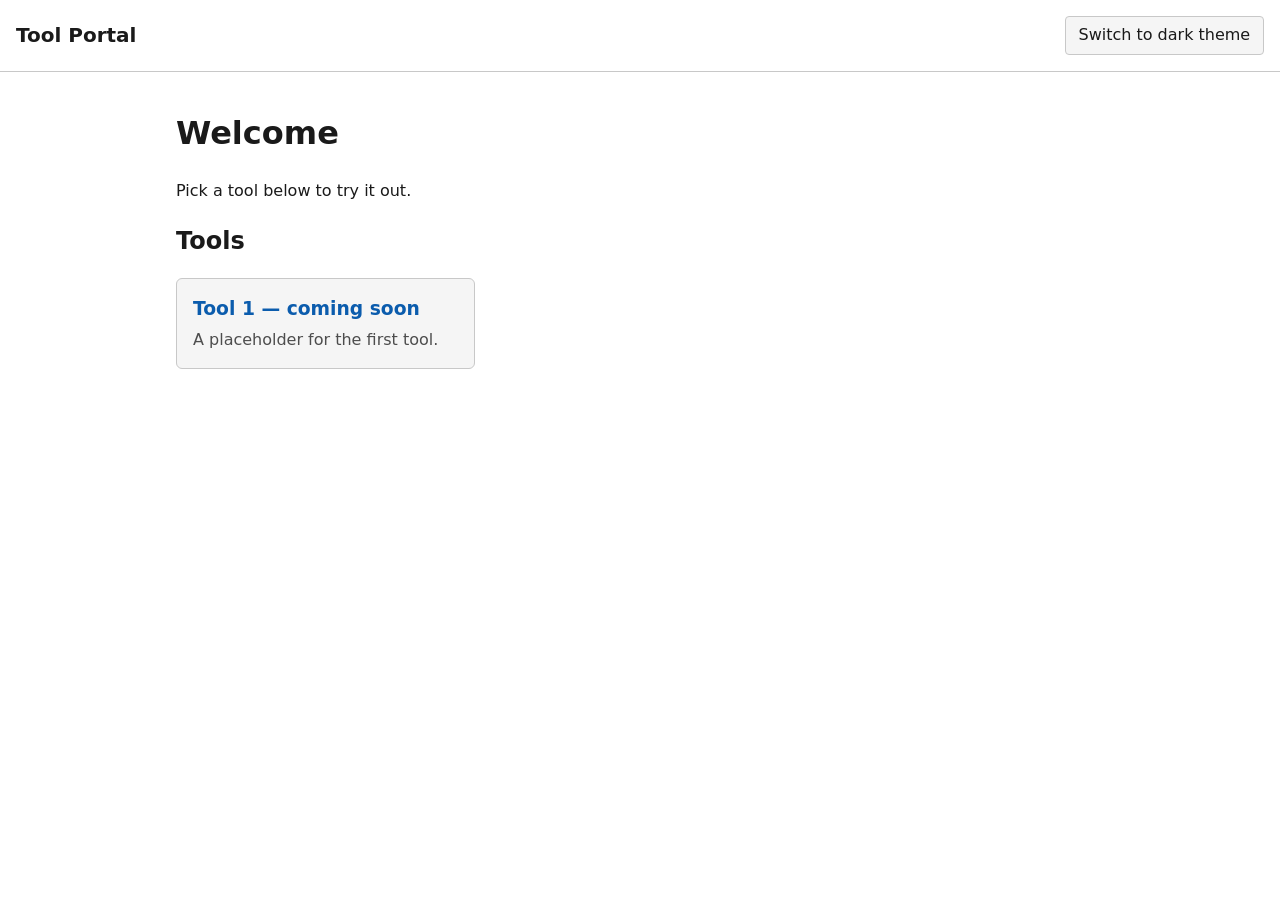
==== index.html @ 4946c272 "Build portal homepage with placeholder Tool 1 page Co-Authored-By: Claude Sonnet 5.5 <noreply@anthro" ====
<!DOCTYPE html>
<html lang="en" data-theme="light">
<head>
  <meta charset="UTF-8">
  <meta name="viewport" content="width=device-width, initial-scale=1">
  <title>Tool Portal</title>
  <link rel="stylesheet" href="css/style.css">
  <script src="js/theme.js"></script>
</head>
<body>
  <header>
    <a class="site-title" href="index.html">Tool Portal</a>
    <button id="theme-toggle" type="button">Switch to dark theme</button>
  </header>

  <main>
    <h1>Welcome</h1>
    <p>Pick a tool below to try it out.</p>

    <h2>Tools</h2>
    <ul class="tool-list">
      <li>
        <a class="tool-card" href="tool-1.html">
          <h3>Tool 1 — coming soon</h3>
          <p>A placeholder for the first tool.</p>
        </a>
      </li>
    </ul>
  </main>
</body>
</html>
---- css/style.css ----
/* Colors live in variables so the light and dark themes only differ here. */
:root {
  --bg: #ffffff;
  --text: #1a1a1a;
  --muted: #4d4d4d;
  --border: #c8c8c8;
  --card-bg: #f5f5f5;
  --link: #0b5cad;
}

:root[data-theme="dark"] {
  --bg: #121212;
  --text: #f0f0f0;
  --muted: #b8b8b8;
  --border: #444444;
  --card-bg: #1e1e1e;
  --link: #7ab7ff;
}

* {
  box-sizing: border-box;
}

body {
  margin: 0;
  background: var(--bg);
  color: var(--text);
  font-family: system-ui, sans-serif;
  line-height: 1.5;
}

a {
  color: var(--link);
}

header {
  display: flex;
  flex-wrap: wrap;
  align-items: center;
  justify-content: space-between;
  gap: 0.5rem 1rem;
  padding: 1rem;
  border-bottom: 1px solid var(--border);
}

.site-title {
  font-size: 1.25rem;
  font-weight: bold;
  color: var(--text);
  text-decoration: none;
}

#theme-toggle {
  padding: 0.4rem 0.8rem;
  border: 1px solid var(--border);
  border-radius: 4px;
  background: var(--card-bg);
  color: var(--text);
  font: inherit;
  cursor: pointer;
}

main {
  max-width: 60rem;
  margin: 0 auto;
  padding: 1rem;
}

.tool-list {
  display: grid;
  grid-template-columns: repeat(auto-fill, minmax(16rem, 1fr));
  gap: 1rem;
  padding: 0;
  list-style: none;
}

.tool-card {
  display: block;
  height: 100%;
  padding: 1rem;
  border: 1px solid var(--border);
  border-radius: 6px;
  background: var(--card-bg);
  color: var(--text);
  text-decoration: none;
}

.tool-card:hover,
.tool-card:focus-visible {
  border-color: var(--link);
}

.tool-card h3 {
  margin: 0 0 0.25rem;
  color: var(--link);
}

.tool-card p {
  margin: 0;
  color: var(--muted);
}
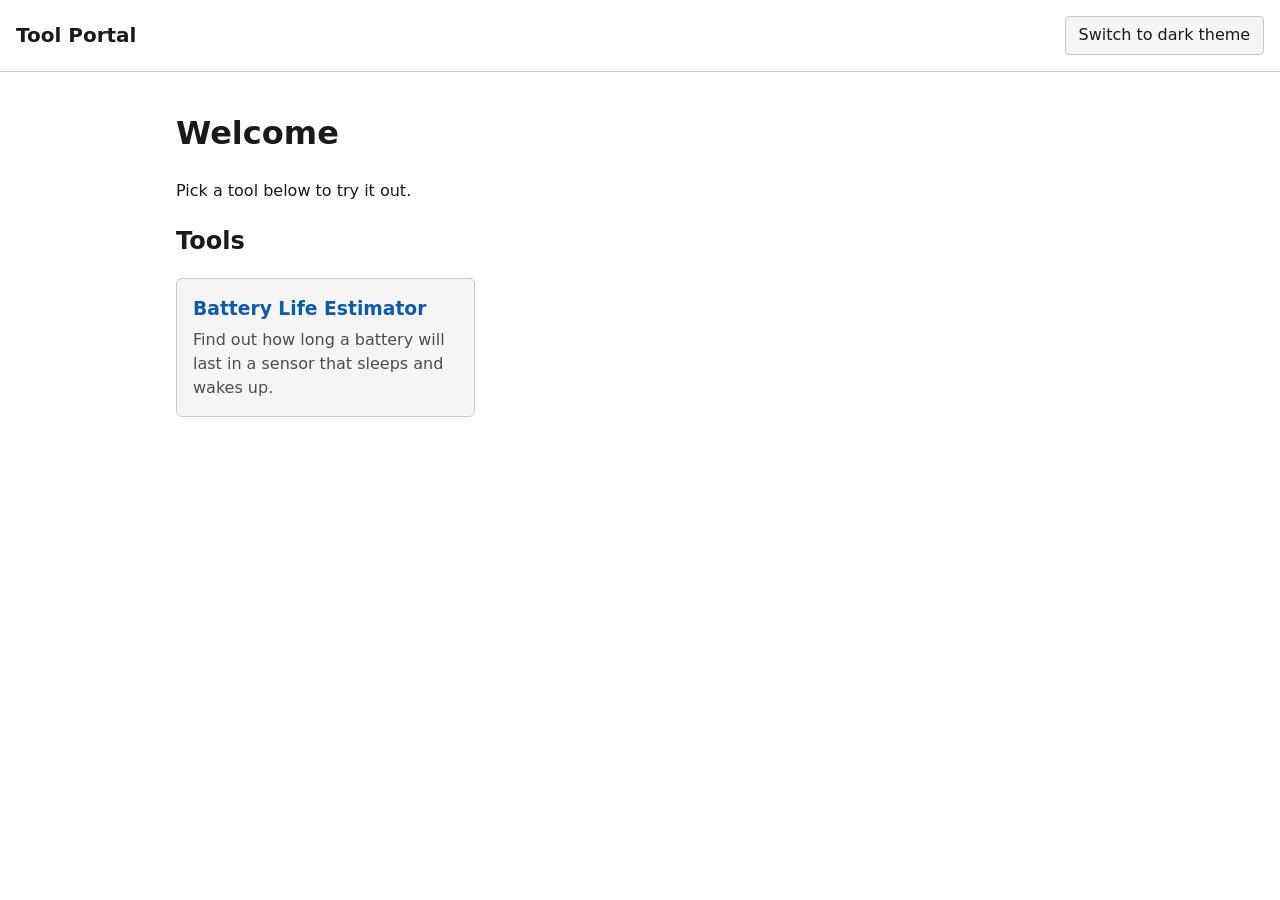
==== commit 3aaa15f7: "Replace placeholder with the battery life estimator Co-Authored-By: Claude Sonnet 5.5 <noreply@anthr" ====
--- a/index.html
+++ b/index.html
@@ -20,9 +20,9 @@
     <h2>Tools</h2>
     <ul class="tool-list">
       <li>
-        <a class="tool-card" href="tool-1.html">
-          <h3>Tool 1 — coming soon</h3>
-          <p>A placeholder for the first tool.</p>
+        <a class="tool-card" href="battery-estimator.html">
+          <h3>Battery Life Estimator</h3>
+          <p>Find out how long a battery will last in a sensor that sleeps and wakes up.</p>
         </a>
       </li>
     </ul>
--- a/css/style.css
+++ b/css/style.css
@@ -6,6 +6,7 @@
   --border: #c8c8c8;
   --card-bg: #f5f5f5;
   --link: #0b5cad;
+  --error: #b00020;
 }
 
 :root[data-theme="dark"] {
@@ -15,6 +16,7 @@
   --border: #444444;
   --card-bg: #1e1e1e;
   --link: #7ab7ff;
+  --error: #ff9a9a;
 }
 
 * {
@@ -99,3 +101,64 @@
   margin: 0;
   color: var(--muted);
 }
+
+.field {
+  margin-bottom: 1rem;
+}
+
+label {
+  display: block;
+  font-weight: bold;
+}
+
+input {
+  width: 100%;
+  max-width: 20rem;
+  padding: 0.4rem;
+  border: 1px solid var(--border);
+  border-radius: 4px;
+  background: var(--bg);
+  color: var(--text);
+  font: inherit;
+}
+
+.hint {
+  margin: 0.25rem 0 0;
+  color: var(--muted);
+  font-size: 0.9rem;
+}
+
+#calculate {
+  padding: 0.5rem 1rem;
+  border: 1px solid var(--border);
+  border-radius: 4px;
+  background: var(--card-bg);
+  color: var(--text);
+  font: inherit;
+  cursor: pointer;
+}
+
+#result {
+  margin-top: 1.5rem;
+}
+
+#result:not(:empty) {
+  padding: 1rem;
+  border: 1px solid var(--border);
+  border-radius: 6px;
+  background: var(--card-bg);
+}
+
+#result.error {
+  border-color: var(--error);
+  color: var(--error);
+}
+
+#result h2 {
+  margin-top: 0;
+}
+
+.big {
+  font-size: 1.5rem;
+  font-weight: bold;
+}
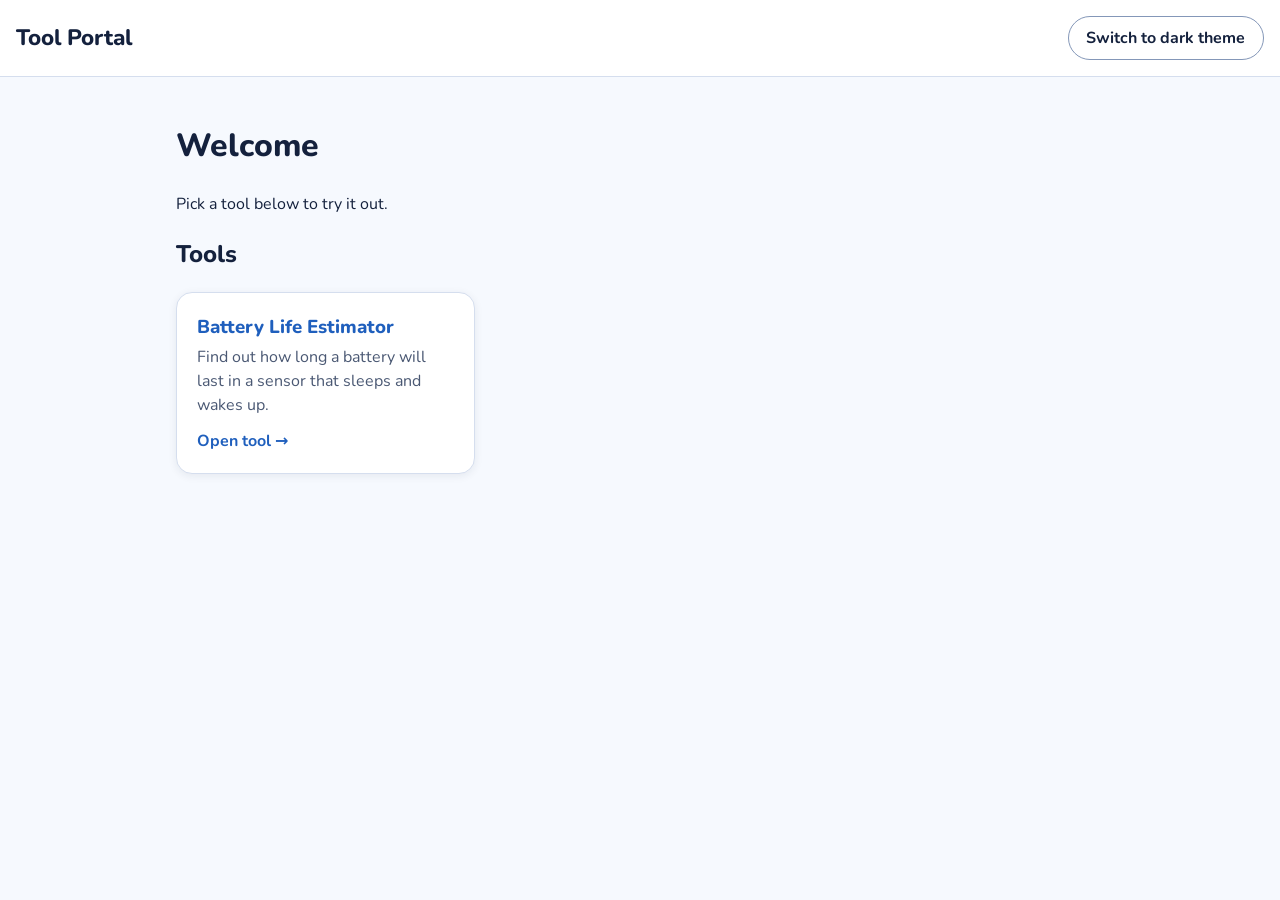
==== commit 9c08997a: "Apply Clean Classroom design to the site Co-Authored-By: Claude Sonnet 5.5 <noreply@anthropic.com> C" ====
--- a/index.html
+++ b/index.html
@@ -4,6 +4,9 @@
   <meta charset="UTF-8">
   <meta name="viewport" content="width=device-width, initial-scale=1">
   <title>Tool Portal</title>
+  <link rel="preconnect" href="https://fonts.googleapis.com">
+  <link rel="preconnect" href="https://fonts.gstatic.com" crossorigin>
+  <link href="https://fonts.googleapis.com/css2?family=Nunito:wght@400;700;800&display=swap" rel="stylesheet">
   <link rel="stylesheet" href="css/style.css">
   <script src="js/theme.js"></script>
 </head>
@@ -23,6 +26,7 @@
         <a class="tool-card" href="battery-estimator.html">
           <h3>Battery Life Estimator</h3>
           <p>Find out how long a battery will last in a sensor that sleeps and wakes up.</p>
+          <span class="open-tool">Open tool →</span>
         </a>
       </li>
     </ul>
--- a/css/style.css
+++ b/css/style.css
@@ -1,22 +1,27 @@
-/* Colors live in variables so the light and dark themes only differ here. */
+/* Clean Classroom design: soft blue on near-white, rounded shapes, Nunito.
+   Colors live in variables so the light and dark themes only differ here. */
 :root {
-  --bg: #ffffff;
-  --text: #1a1a1a;
-  --muted: #4d4d4d;
-  --border: #c8c8c8;
-  --card-bg: #f5f5f5;
-  --link: #0b5cad;
+  --bg: #f6f9fe;
+  --surface: #ffffff;
+  --text: #14213d;
+  --muted: #4a5873;
+  --border: #d5deee;
+  --control-border: #8497b8;
+  --link: #1f5fbd;
   --error: #b00020;
+  --shadow: 0 2px 8px rgba(20, 33, 61, 0.08);
 }
 
 :root[data-theme="dark"] {
-  --bg: #121212;
-  --text: #f0f0f0;
-  --muted: #b8b8b8;
-  --border: #444444;
-  --card-bg: #1e1e1e;
-  --link: #7ab7ff;
+  --bg: #0e1a2e;
+  --surface: #16253f;
+  --text: #eaf1ff;
+  --muted: #a9b8d4;
+  --border: #2b3c5e;
+  --control-border: #6f86b3;
+  --link: #8db8ff;
   --error: #ff9a9a;
+  --shadow: none;
 }
 
 * {
@@ -27,8 +32,14 @@
   margin: 0;
   background: var(--bg);
   color: var(--text);
-  font-family: system-ui, sans-serif;
+  font-family: 'Nunito', system-ui, sans-serif;
   line-height: 1.5;
+}
+
+h1,
+h2,
+h3 {
+  font-weight: 800;
 }
 
 a {
@@ -42,30 +53,34 @@
   justify-content: space-between;
   gap: 0.5rem 1rem;
   padding: 1rem;
+  background: var(--surface);
   border-bottom: 1px solid var(--border);
 }
 
 .site-title {
-  font-size: 1.25rem;
-  font-weight: bold;
+  font-size: 1.4rem;
+  font-weight: 800;
   color: var(--text);
   text-decoration: none;
 }
 
-#theme-toggle {
-  padding: 0.4rem 0.8rem;
-  border: 1px solid var(--border);
-  border-radius: 4px;
-  background: var(--card-bg);
+#theme-toggle,
+#calculate {
+  min-height: 44px;
+  padding: 0 1.1rem;
+  border: 1px solid var(--control-border);
+  border-radius: 999px;
+  background: var(--surface);
   color: var(--text);
   font: inherit;
+  font-weight: 700;
   cursor: pointer;
 }
 
 main {
   max-width: 60rem;
   margin: 0 auto;
-  padding: 1rem;
+  padding: 1.5rem 1rem 2.5rem;
 }
 
 .tool-list {
@@ -79,10 +94,11 @@
 .tool-card {
   display: block;
   height: 100%;
-  padding: 1rem;
+  padding: 1.25rem;
   border: 1px solid var(--border);
-  border-radius: 6px;
-  background: var(--card-bg);
+  border-radius: 16px;
+  background: var(--surface);
+  box-shadow: var(--shadow);
   color: var(--text);
   text-decoration: none;
 }
@@ -98,8 +114,13 @@
 }
 
 .tool-card p {
-  margin: 0;
+  margin: 0 0 0.75rem;
   color: var(--muted);
+}
+
+.open-tool {
+  font-weight: 700;
+  color: var(--link);
 }
 
 .field {
@@ -108,16 +129,17 @@
 
 label {
   display: block;
-  font-weight: bold;
+  font-weight: 700;
 }
 
 input {
   width: 100%;
   max-width: 20rem;
-  padding: 0.4rem;
-  border: 1px solid var(--border);
-  border-radius: 4px;
-  background: var(--bg);
+  min-height: 44px;
+  padding: 0.4rem 0.7rem;
+  border: 1px solid var(--control-border);
+  border-radius: 10px;
+  background: var(--surface);
   color: var(--text);
   font: inherit;
 }
@@ -128,25 +150,16 @@
   font-size: 0.9rem;
 }
 
-#calculate {
-  padding: 0.5rem 1rem;
-  border: 1px solid var(--border);
-  border-radius: 4px;
-  background: var(--card-bg);
-  color: var(--text);
-  font: inherit;
-  cursor: pointer;
-}
-
 #result {
   margin-top: 1.5rem;
 }
 
 #result:not(:empty) {
-  padding: 1rem;
+  padding: 1.25rem;
   border: 1px solid var(--border);
-  border-radius: 6px;
-  background: var(--card-bg);
+  border-radius: 16px;
+  background: var(--surface);
+  box-shadow: var(--shadow);
 }
 
 #result.error {
@@ -160,5 +173,5 @@
 
 .big {
   font-size: 1.5rem;
-  font-weight: bold;
+  font-weight: 800;
 }
